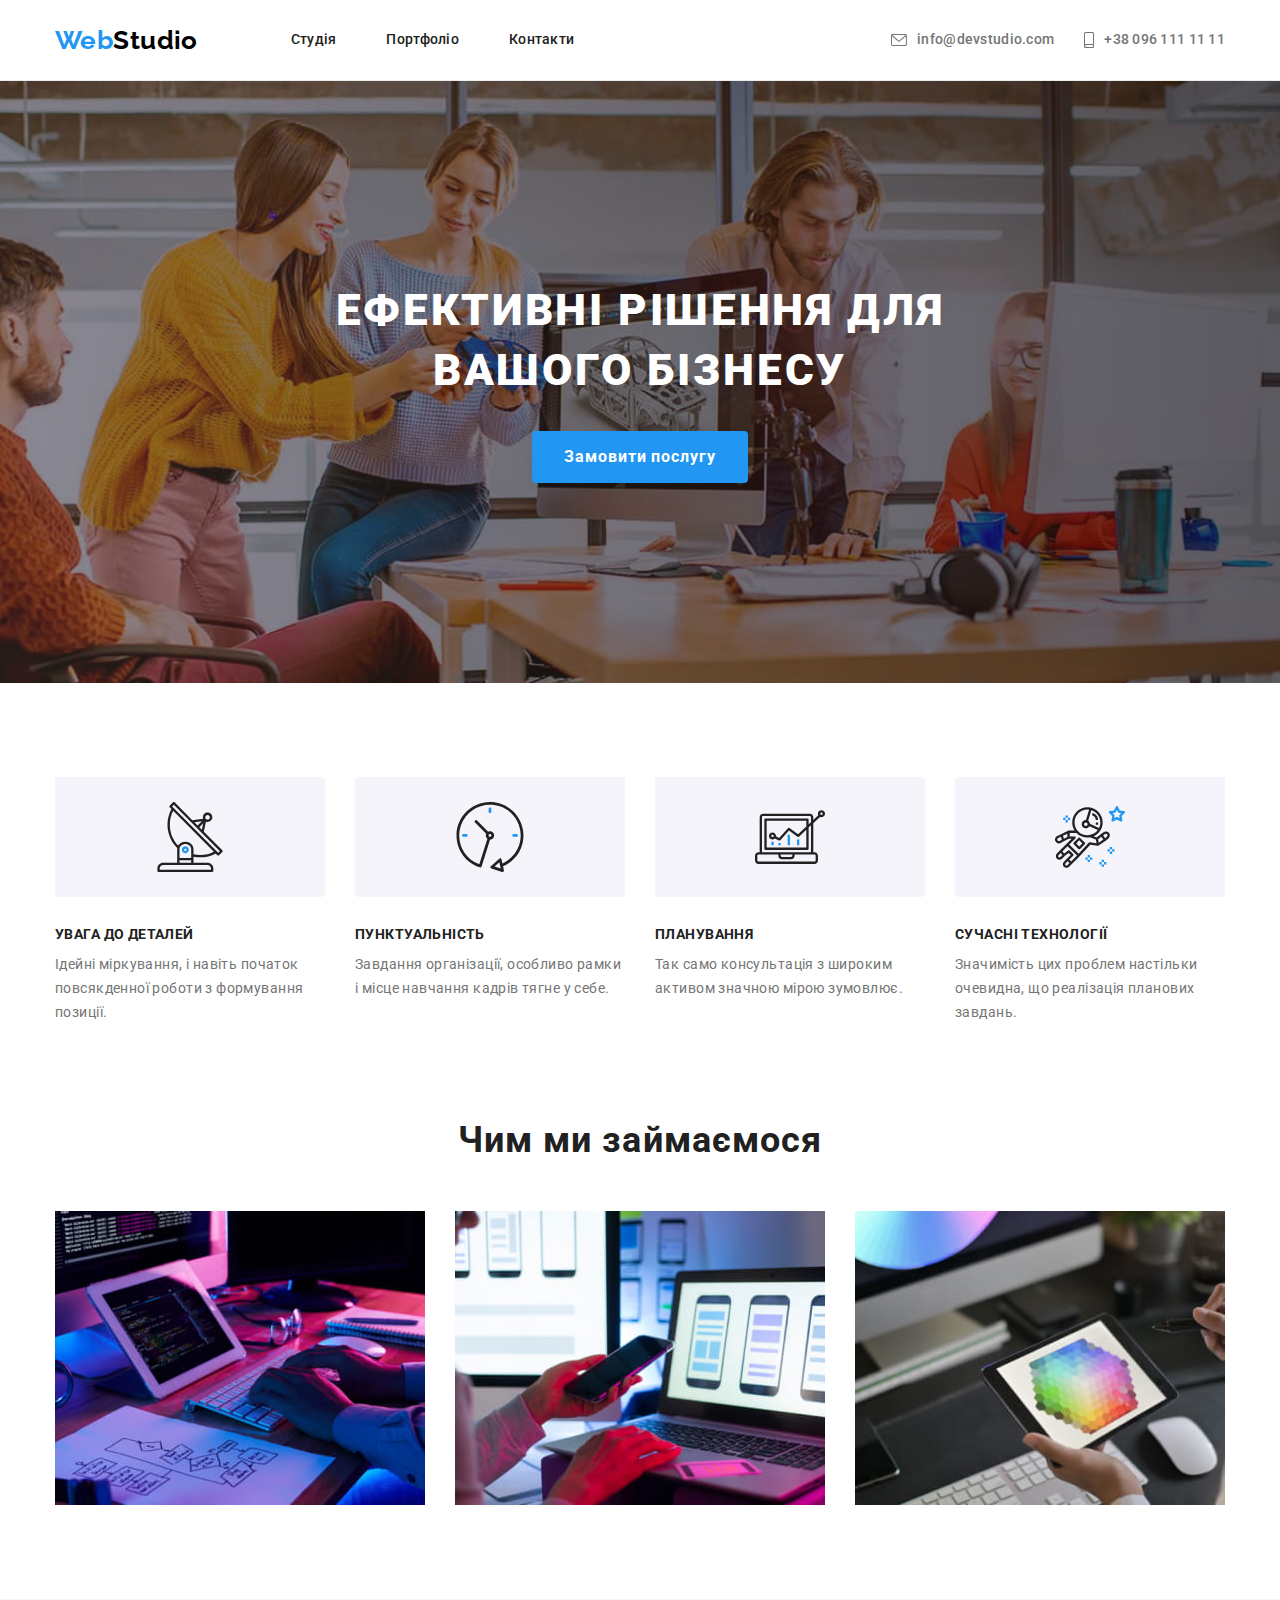
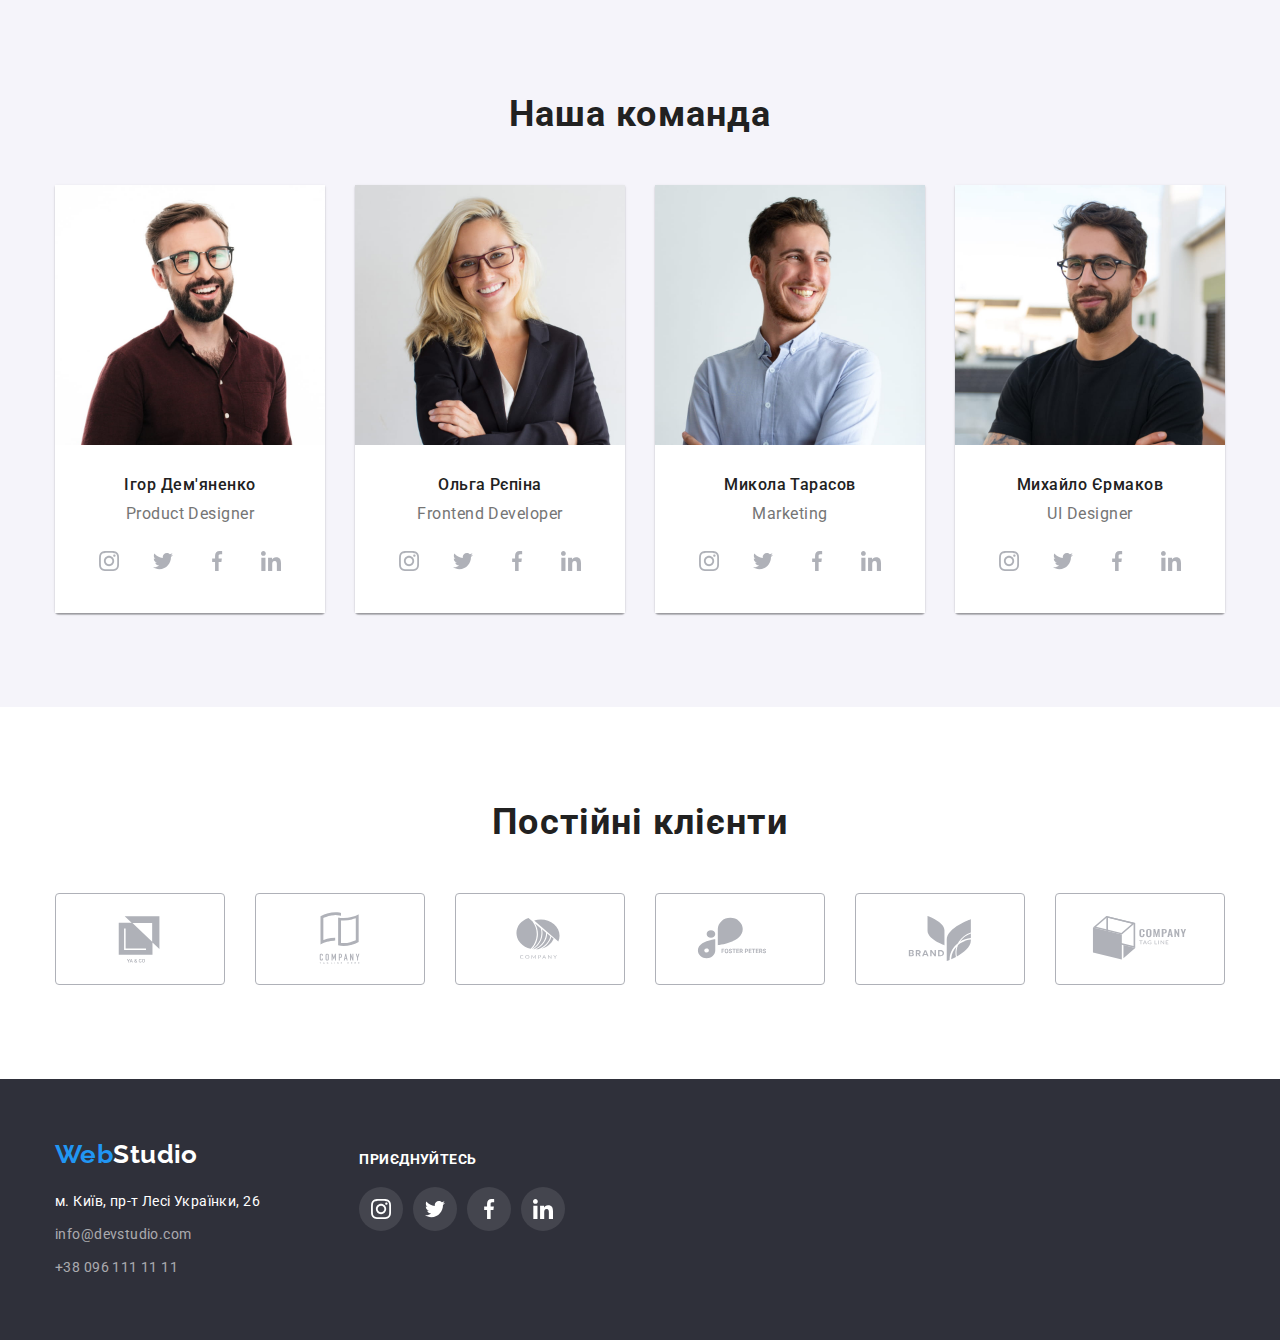
==== index.html @ 7a12ebfa "initial" ====
<!DOCTYPE html>
<html lang="ru">
  <head>
    <meta charset="UTF-8" />
    <meta http-equiv="X-UA-Compatible" content="IE=edge" />
    <meta name="viewport" content="width=device-width, initial-scale=1.0" />

    <title>WebStudio</title>

    <link
      rel="stylesheet"
      href="https://fonts.googleapis.com/css2?family=Raleway:wght@700&family=Roboto:wght@400;500;700;900&display=swap"
    />
    <link
      rel="stylesheet"
      href="https://cdnjs.cloudflare.com/ajax/libs/modern-normalize/1.1.0/modern-normalize.min.css"
    />
    <link rel="stylesheet" href="./css/styles.css" />
  </head>
  <body>
    <header class="header">
      <div class="container head-menu">
        <nav class="menu">
          <a class="menu-logo" href=""><span>Web</span><span>Studio</span></a>

          <ul class="menu-list">
            <li class="menu-item">
              <a class="link" href=""> Студія </a>
            </li>
            <li class="menu-item">
              <a class="link" href="./portfolio.html"> Портфоліо </a>
            </li>
            <li class="menu-item">
              <a class="link" href="">Контакти</a>
            </li>
          </ul>
        </nav>

        <ul class="contacts-list">
          <li class="contacts-item">
            <a class="link" href="">
              <svg class="icon-envelope">
                <use href="./images/sprite.svg#icon-envelope"></use>
              </svg>
              info@devstudio.com
            </a>
          </li>

          <li class="contacts-item">
            <a class="link" href="">
              <svg class="icon-smartphone">
                <use href="./images/sprite.svg#icon-smartphone"></use>
              </svg>
              +38 096 111 11 11
            </a>
          </li>
        </ul>
      </div>
    </header>

    <main>
      <section class="hero section">
        <h1 class="hero-title">
          Ефективні рішення для <br />
          вашого бізнесу
        </h1>
        <button class="btn" type="button">Замовити послугу</button>
      </section>

      <section class="features section">
        <div class="container">
          <ul class="features-list">
            <li class="features-item">
              <div class="icon-holder">
                <svg class="icon" width="70" height="70">
                  <use href="./images/sprite.svg#icon-antenna"></use>
                </svg>
              </div>
              <h3 class="title">УВАГА ДО ДЕТАЛЕЙ</h3>
              <p class="text">
                Ідейні міркування, і навіть початок повсякденної роботи з формування позиції.
              </p>
            </li>

            <li class="features-item">
              <div class="icon-holder">
                <svg class="icon" width="70" height="70">
                  <use href="./images/sprite.svg#icon-clock"></use>
                </svg>
              </div>
              <h3 class="title">ПУНКТУАЛЬНІСТЬ</h3>
              <p class="text">
                Завдання організації, особливо рамки і місце навчання кадрів тягне у себе.
              </p>
            </li>

            <li class="features-item">
              <div class="icon-holder">
                <svg class="icon" width="70" height="70">
                  <use href="./images/sprite.svg#icon-diagram"></use>
                </svg>
              </div>
              <h3 class="title">ПЛАНУВАННЯ</h3>
              <p class="text">Так само консультація з широким активом значною мірою зумовлює.</p>
            </li>

            <li class="features-item">
              <div class="icon-holder">
                <svg class="icon" width="70" height="70">
                  <use href="./images/sprite.svg#icon-astronaut"></use>
                </svg>
              </div>
              <h3 class="title">СУЧАСНІ ТЕХНОЛОГІЇ</h3>
              <p class="text">
                Значимість цих проблем настільки очевидна, що реалізація планових завдань.
              </p>
            </li>
          </ul>
        </div>
      </section>

      <section class="specialization section">
        <div class="container">
          <h2 class="title">Чим ми займаємося</h2>
          <ul class="specialization-list">
            <li class="specialization-item">
              <img width="370" src="./images/mission-1.jpg" alt="десктопна розробка" />
            </li>
            <li class="specialization-item">
              <img width="370" src="./images/mission-2.jpg" alt="мобільна розробка" />
            </li>
            <li class="specialization-item">
              <img width="370" src="./images/mission-3.jpg" alt="розробка дизайну" />
            </li>
          </ul>
        </div>
      </section>

      <section class="team section">
        <div class="container">
          <h2 class="team-title">Наша команда</h2>
          <ul class="team-list">
            <li class="team-item">
              <article class="card">
                <div class="card-thumb">
                  <img width="270" src="./images/demjanenko.jpg" alt="дем'яненко" />
                </div>
                <div class="card-content">
                  <p class="name">Ігор Дем'яненко</p>
                  <p class="position">Product Designer</p>
                  <ul class="socials-list">
                    <li class="socials-item">
                      <a class="link" href="">
                        <svg class="icon-instagram">
                          <use href="./images/sprite.svg#icon-instagram"></use>
                        </svg>
                      </a>
                    </li>
                    <li class="socials-item">
                      <a class="link" href="">
                        <svg class="icon-twitter">
                          <use href="./images/sprite.svg#icon-twitter"></use>
                        </svg>
                      </a>
                    </li>
                    <li class="socials-item">
                      <a class="link" href="">
                        <svg class="icon-facebook">
                          <use href="./images/sprite.svg#icon-facebook"></use>
                        </svg>
                      </a>
                    </li>
                    <li class="socials-item">
                      <a class="link" href="">
                        <svg class="icon-linkedin">
                          <use href="./images/sprite.svg#icon-linkedin"></use>
                        </svg>
                      </a>
                    </li>
                  </ul>
                </div>
              </article>
            </li>
            <li class="team-item">
              <article class="card">
                <div class="card-thumb">
                  <img width="270" src="./images/repina.jpg" alt="рєпіна" />
                </div>
                <div class="card-content">
                  <p class="name">Ольга Рєпіна</p>
                  <p class="position">Frontend Developer</p>
                  <ul class="socials-list">
                    <li class="socials-item">
                      <a class="link" href="">
                        <svg class="icon-instagram">
                          <use href="./images/sprite.svg#icon-instagram"></use>
                        </svg>
                      </a>
                    </li>
                    <li class="socials-item">
                      <a class="link" href="">
                        <svg class="icon-twitter">
                          <use href="./images/sprite.svg#icon-twitter"></use>
                        </svg>
                      </a>
                    </li>
                    <li class="socials-item">
                      <a class="link" href="">
                        <svg class="icon-facebook">
                          <use href="./images/sprite.svg#icon-facebook"></use>
                        </svg>
                      </a>
                    </li>
                    <li class="socials-item">
                      <a class="link" href="">
                        <svg class="icon-linkedin">
                          <use href="./images/sprite.svg#icon-linkedin"></use>
                        </svg>
                      </a>
                    </li>
                  </ul>
                </div>
              </article>
            </li>
            <li class="team-item">
              <article class="card">
                <div class="card-thumb">
                  <img width="270" src="./images/tarasov.jpg" alt="тарасов" />
                </div>
                <div class="card-content">
                  <p class="name">Микола Тарасов</p>
                  <p class="position">Marketing</p>
                  <ul class="socials-list">
                    <li class="socials-item">
                      <a class="link" href="">
                        <svg class="icon-instagram">
                          <use href="./images/sprite.svg#icon-instagram"></use>
                        </svg>
                      </a>
                    </li>
                    <li class="socials-item">
                      <a class="link" href="">
                        <svg class="icon-twitter">
                          <use href="./images/sprite.svg#icon-twitter"></use>
                        </svg>
                      </a>
                    </li>
                    <li class="socials-item">
                      <a class="link" href="">
                        <svg class="icon-facebook">
                          <use href="./images/sprite.svg#icon-facebook"></use>
                        </svg>
                      </a>
                    </li>
                    <li class="socials-item">
                      <a class="link" href="">
                        <svg class="icon-linkedin">
                          <use href="./images/sprite.svg#icon-linkedin"></use>
                        </svg>
                      </a>
                    </li>
                  </ul>
                </div>
              </article>
            </li>
            <li class="team-item">
              <article class="card">
                <div class="card-thumb">
                  <img width="270" src="./images/ermakov.jpg" alt="єрмаков" />
                </div>
                <div class="card-content">
                  <p class="name">Михайло Єрмаков</p>
                  <p class="position">UI Designer</p>
                  <ul class="socials-list">
                    <li class="socials-item">
                      <a class="link" href="">
                        <svg class="icon-instagram">
                          <use href="./images/sprite.svg#icon-instagram"></use>
                        </svg>
                      </a>
                    </li>
                    <li class="socials-item">
                      <a class="link" href="">
                        <svg class="icon-twitter">
                          <use href="./images/sprite.svg#icon-twitter"></use>
                        </svg>
                      </a>
                    </li>
                    <li class="socials-item">
                      <a class="link" href="">
                        <svg class="icon-facebook">
                          <use href="./images/sprite.svg#icon-facebook"></use>
                        </svg>
                      </a>
                    </li>
                    <li class="socials-item">
                      <a class="link" href="">
                        <svg class="icon-linkedin">
                          <use href="./images/sprite.svg#icon-linkedin"></use>
                        </svg>
                      </a>
                    </li>
                  </ul>
                </div>
              </article>
            </li>
          </ul>
        </div>
      </section>

      <section class="clients section">
        <div class="container">
          <h2 class="clients-title">Постійні клієнти</h2>
          <ul class="clients-list">
            <li class="clients-item">
              <a class="link" href="">
                <svg class="icon-logo">
                  <use href="./images/sprite.svg#icon-logo-1"></use>
                </svg>
              </a>
            </li>
            <li class="clients-item">
              <a class="link" href="">
                <svg class="icon-logo">
                  <use href="./images/sprite.svg#icon-logo-2"></use>
                </svg>
              </a>
            </li>
            <li class="clients-item">
              <a class="link" href="">
                <svg class="icon-logo">
                  <use href="./images/sprite.svg#icon-logo-3"></use>
                </svg>
              </a>
            </li>
            <li class="clients-item">
              <a class="link" href="">
                <svg class="icon-logo">
                  <use href="./images/sprite.svg#icon-logo-4"></use>
                </svg>
              </a>
            </li>
            <li class="clients-item">
              <a class="link" href="">
                <svg class="icon-logo">
                  <use href="./images/sprite.svg#icon-logo-5"></use>
                </svg>
              </a>
            </li>
            <li class="clients-item">
              <a class="link" href="">
                <svg class="icon-logo">
                  <use href="./images/sprite.svg#icon-logo-6"></use>
                </svg>
              </a>
            </li>
          </ul>
        </div>
      </section>
    </main>

    <footer class="footer">
      <div class="container">
        <div class="footer-contacts">
          <a class="footer-logo" href=""><span>Web</span><span>Studio</span></a>
          <address class="address">м. Київ, пр-т Лесі Українки, 26</address>
          <ul class="contacts-list">
            <li class="contacts-item">
              <a class="link" href=""> info@devstudio.com </a>
            </li>
            <li class="contacts-item">
              <a class="link" href=""> +38 096 111 11 11 </a>
            </li>
          </ul>
        </div>
        <div class="footer-socials">
          <p>приєднуйтесь</p>
          <ul class="socials-list">
            <li class="socials-item">
              <a class="link" href="">
                <svg class="icon-instagram">
                  <use href="./images/sprite.svg#icon-instagram"></use>
                </svg>
              </a>
            </li>
            <li class="socials-item">
              <a class="link" href="">
                <svg class="icon-twitter">
                  <use href="./images/sprite.svg#icon-twitter"></use>
                </svg>
              </a>
            </li>
            <li class="socials-item">
              <a class="link" href="">
                <svg class="icon-facebook">
                  <use href="./images/sprite.svg#icon-facebook"></use>
                </svg>
              </a>
            </li>
            <li class="socials-item">
              <a class="link" href="">
                <svg class="icon-linkedin">
                  <use href="./images/sprite.svg#icon-linkedin"></use>
                </svg>
              </a>
            </li>
          </ul>
        </div>
      </div>
    </footer>
  </body>
</html>
---- css/styles.css ----
/* global styles */

:root{
   --black:#000000;
   --black-transparent:rgba(255, 255, 255, .1);
   --white:#ffffff;
   --white-transparent:rgba(255, 255, 255, .6);
   --white-slave:#F5F4FA;
   --graphite: #212121;
   --dark-gray:#2F303A;
   --gray:#757575;
   --gray-icon:#AFB1B8;
   --lighter-gray:#eeeeee;
   --light-gray:#ececec;
   --my-blue:#2196F3;
   --my-blue-dark:#188ce8;

   --card-set-gap:30px;
}

body {
   font-family: 'Roboto', 'Raleway', sans-serif;
   font-weight: 500;
   font-style: normal;
   font-size: 14px;
   letter-spacing: 0.03em;
   color: var(--gray);
}

p,ul,h1,h2,h3,h4,h5,h6 {
   margin: 0;
   padding: 0;
   list-style: none;
}

img{
   display: block;
   max-width: 100%;
}

.container{
   max-width: 1200px;   
   margin: 0 auto;
   padding: 0 15px;
   /* outline: 2px solid tomato; */
}

.section{
   padding: 94px 0;
}
.section.no-padding{
   padding: 0 0;
}

.btn{
   cursor: pointer;
}

.btn:hover,
.btn:focus{
   color: var(--white);
   background-color: var(--my-blue);
}

.link{
   color: inherit;
   text-decoration: none;
}

.link:hover,
.link:focus{
   color: var(--my-blue);
}

/* header styles */
.header{
   border-bottom: 1px solid var(--light-gray);
}

.head-menu{
   display: flex;     
}

.menu{
   display: flex;
   align-items: center;
}

.menu-logo, .footer-logo{
   display: block;
   padding: 24px 0;
   margin-right: 93px;

   font-family: 'Raleway', sans-serif;
   font-weight: 700;
   font-size: 26px;
   line-height: 1.19;
   text-decoration: none;
}

.menu-logo > span,
.footer-logo > span{
   color: var(--my-blue);
}

.menu-logo > span + span,
.footer-logo > span + span{
   color: var(--black)
}

.menu-list {
   display: flex;
}

.menu-item:hover,
.menu-item:focus {
   color: var(--my-blue);
}

.menu-item:not(:last-child) {
   margin-right: 50px;
}

.menu-item > .link{
   display: block;
   padding: 32px 0;

   font-size: 14px;
   line-height: 1.14;
   letter-spacing: 0.02em;
   text-decoration: none;
   color: var(--graphite)
}

.menu-item > .link:hover,
.menu-item > .link:focus {
   color: var(--my-blue);
}

.contacts-list{
   display: flex;
   align-items: center;
   margin-left: auto;
}

.contacts-item + .contacts-item{
   margin-left: 30px;
}

.contacts-item > .link {
   display: inline-flex;
   align-items: center;
   padding: 32px 0;

   font-size: 14px;
   line-height: 1.14;
   letter-spacing: 0.02em;
   text-decoration: none;
}

.contacts-item > .link:hover,
.contacts-item > .link:focus {
   color: var(--my-blue);
   fill: var(--my-blue);
}

.icon-envelope{
   width: 16px;
   height: 12px;
   margin-right: 10px;
   fill: currentColor;
}

.icon-smartphone {
   width: 10px;
   height: 16px;
   margin-right: 10px;
   fill: currentColor;
}

/* section "hero" styles */
.hero{
   max-width: 1600px;
   min-height: 600px;
   margin: 0 auto;
   padding: 200px 0;
   background-color: var(--dark-gray);
   background-image: linear-gradient(to right, #9a847833,#1e130c66),
   url('../images/hero-background.jpg');
   background-repeat: no-repeat;
   background-size: cover;
   background-position: center;
   
   text-align: center;   
}

.hero-title{
   margin-bottom: 30px;
   font-weight: 900;
   font-size: 44px;
   line-height: 1.36;
   letter-spacing: 0.06em;
   text-transform: uppercase;
   color: var(--white);
}

.hero .btn{
   padding: 11px 32px;
   border-radius: 4px;
   border: 0;
   color: var(--white);
   background-color: var(--my-blue);

   font-weight: 700;
   font-size: 16px;
   line-height: 1.88;
   text-align: center;
   letter-spacing: 0.06em;
}

.hero .btn:active{
   background-color: var(--my-blue-dark);
}

/* section "features" styles */
.features-list{
   display: flex;
   justify-content: space-between;
}
.features-item{
   display: block;
   flex-basis: 270px;
}

.icon-holder{
   display:flex;
   height: 120px;
   justify-content: center;
   align-items: center;
   margin-bottom: 30px;
   background-color: var(--white-slave);
   border-radius: 4px;
}

.features-item > .title{
   margin-bottom: 10px;
   font-size: 14px;
   line-height: 1.14;
   letter-spacing: 0.03em;
   text-transform: uppercase;   
   color:var(--graphite);
}

.features-item > .text{
   font-weight: 400;
   line-height: 1.71;
}

/* section "specialization" styles */
.specialization.section{
   padding-top: 0;
}

.specialization .title{
   margin-bottom: 50px;
   font-size: 36px;
   line-height: 1.17;
   text-align: center;
   letter-spacing: 0.03em;   
   color:var(--graphite);
}

.specialization-list{
   display: flex;
   justify-content: space-between;
}

.specialization-item{
   display: inline-block;
}

/* section "team" styles */
.team{
   background-color: var(--white-slave);
}

.team-title {
   margin-bottom: 50px;
   font-size: 36px;
   line-height: 1.17;
   text-align: center;
   letter-spacing: 0.03em;
   color: var(--graphite);
}

.team-list{
   display: flex;
   justify-content: space-between;
}

.team-item > .card {
   box-shadow: 0px 1px 3px rgba(0, 0, 0, 0.12), 0px 1px 1px rgba(0, 0, 0, 0.14), 0px 2px 1px rgba(0, 0, 0, 0.2);
   border-radius: 0px 0px 4px 4px;
}

.team-item .card-content{
   padding: 30px 0;
   background-color: var(--white);
}

.team-item .name{
   margin-bottom: 10px;

   font-size: 16px;
   line-height: 1.19;
   letter-spacing: 0.03em;   
   text-align: center;
   color:var(--graphite);
}

.team-item .position{
   margin-bottom: 16px;
   font-weight: 400;
   font-size: 16px;
   line-height: 1.19;
   letter-spacing: 0.03em;
   text-align: center;
}

.team .socials-list{
   display: flex;
   justify-content: center;
}

.team .socials-item .link {
   fill: var(--gray-icon);
}

.team .socials-item:hover .link,
.team .socials-item .link:focus{
   background-color: var(--my-blue);
   fill:var(--white);
}

/* section "clients" styles */
.clients-title{
   margin-bottom: 50px;
   color: var(--graphite);
   font-size: 36px;
   line-height: 1.17;
   text-align: center;
   letter-spacing: 0.03em;      
}

.clients-list{
   display: flex;
   justify-content: space-between;
}

.clients-item .link{
   display: flex;
   width: 170px;
   height: 92px;
   border: 1px solid var(--gray-icon);
   border-radius: 4px;
   fill: var(--gray-icon);
}

.clients-item:hover .link,
.clients-item .link:focus {
   border-color: var(--my-blue);
   fill: var(--my-blue);
}

.icon-logo{
   display: block;
   width: 106px;
   height: 60px;
   margin: auto;
   fill: inherit;
}

/* footer styles */
.footer{
   padding: 60px 0;
   background-color: var(--dark-gray);
}

.footer-contacts{
   display: inline-block;
   margin-right: 70px;  
}

.footer-logo{
   display:inline-block;
   margin-right: 0;
   margin-bottom: 20px;
   padding: 0;
}

.footer-logo span + span{
color: #ffffff;
}

.address{
   display: block;
   width: 231px;
   margin-bottom: 9px;

   font-weight: 400;
   line-height: 1.71;
   font-style: normal;  
   color:var(--white);
}

.footer .contacts-list{
   display: flex;
   flex-direction: column;   
}

.footer .contacts-item{
   display: block;
   margin-left: 0;
   margin-right: auto;
   margin-bottom: 9px;
}

.footer .contacts-item:last-child {
   margin-bottom: 0;
}

.footer .contacts-item > .link {
   padding: 0;

   color: var(--white-transparent);
   font-weight: 400;
   font-size: 14px;
   line-height: 1.71;
   letter-spacing: 0.03em;
}

.footer-socials{
   display: inline-block;
   vertical-align: top;
   margin-top: 12px;
}

.footer-socials *{
   color: var(--white);
   fill: var(--white);
}

.footer-socials > p{
   margin-bottom: 20px;
   font-weight: 700;
   letter-spacing: 0.03em;
   text-transform: uppercase;
}

.socials-list{
   display: flex;
}

.socials-item:not(:last-child){
   margin-right: 10px;
}

.socials-item .link{
   display: flex;
   width: 44px;
   height: 44px;
   border-radius: 50%;
   background-color: var(--black-transparent);
}

.socials-item:hover .link,
.socials-item .link:focus {
   background-color: var(--my-blue);
}

.icon-instagram, .icon-twitter, .icon-facebook, .icon-linkedin{
   display: block;
   width: 20px;
   height: 20px;
   margin: auto; 
}


/* section "portfolio" styles */
.filter-list{
   display: flex;
   justify-content: center;
   margin-bottom: 50px;
}

.filter-item{
   display: block;
}

.filter-item:not(:last-child){
   margin-right: 8px;
}

.filter-item > .btn{
   border: 1px solid transparent;
   border-radius: 4px;
   padding: 6px 22px;

   font-family: 'Roboto';
   font-weight: 500;
   font-size: 16px;
   line-height: 1.62;
   letter-spacing: 0.03em;   
   color:var(--graphite);
   background-color: var(--white-slave);
}

.filter-item:first-child > .btn {
   padding: 6px 25px;
}

.filter-item > .btn:hover,
.filter-item > .btn:focus{
   color: var(--white);
   background-color: var(--my-blue);
   box-shadow: 0px 3px 1px rgba(0, 0, 0, 0.1), 0px 1px 2px rgba(0, 0, 0, 0.08), 0px 2px 2px rgba(0, 0, 0, 0.12);
}

.portfolio-title{
   position: absolute;
   width: 1px;
   height: 1px;
   margin: -1px;
   border: 0;
   padding: 0;
   white-space: nowrap;
   clip-path: inset(100%);
   clip: rect(0 0 0 0);
   overflow: hidden;
}

.project-list{
   display: flex;
   flex-wrap: wrap;
   margin-top: calc(-1 * var(--card-set-gap) );
   margin-left: calc(-1 * var(--card-set-gap));
}

.project-item{
   display: block;
   flex-basis: calc(100% /3 - var(--card-set-gap));
   margin-left: var(--card-set-gap);
   margin-top: var(--card-set-gap);
}

.project-item:hover{
   box-shadow: 0px 1px 1px rgba(0, 0, 0, 0.12), 0px 4px 4px rgba(0, 0, 0, 0.06), 1px 4px 6px rgba(0, 0, 0, 0.16);
}

.project-item .card-content{
   padding: 20px 24px;
   border: 1px solid var(--lighter-gray);
}

.project-item .title{
   margin-bottom: 4px;

   font-size: 18px;
   line-height: 2;   
   letter-spacing: 0.06em;   
   color:var(--graphite);
}

.project-item .text{
   font-weight: 400;
   font-size: 16px;
   line-height: 1.88;
   letter-spacing: 0.03em;   
   color:var(--gray);
}
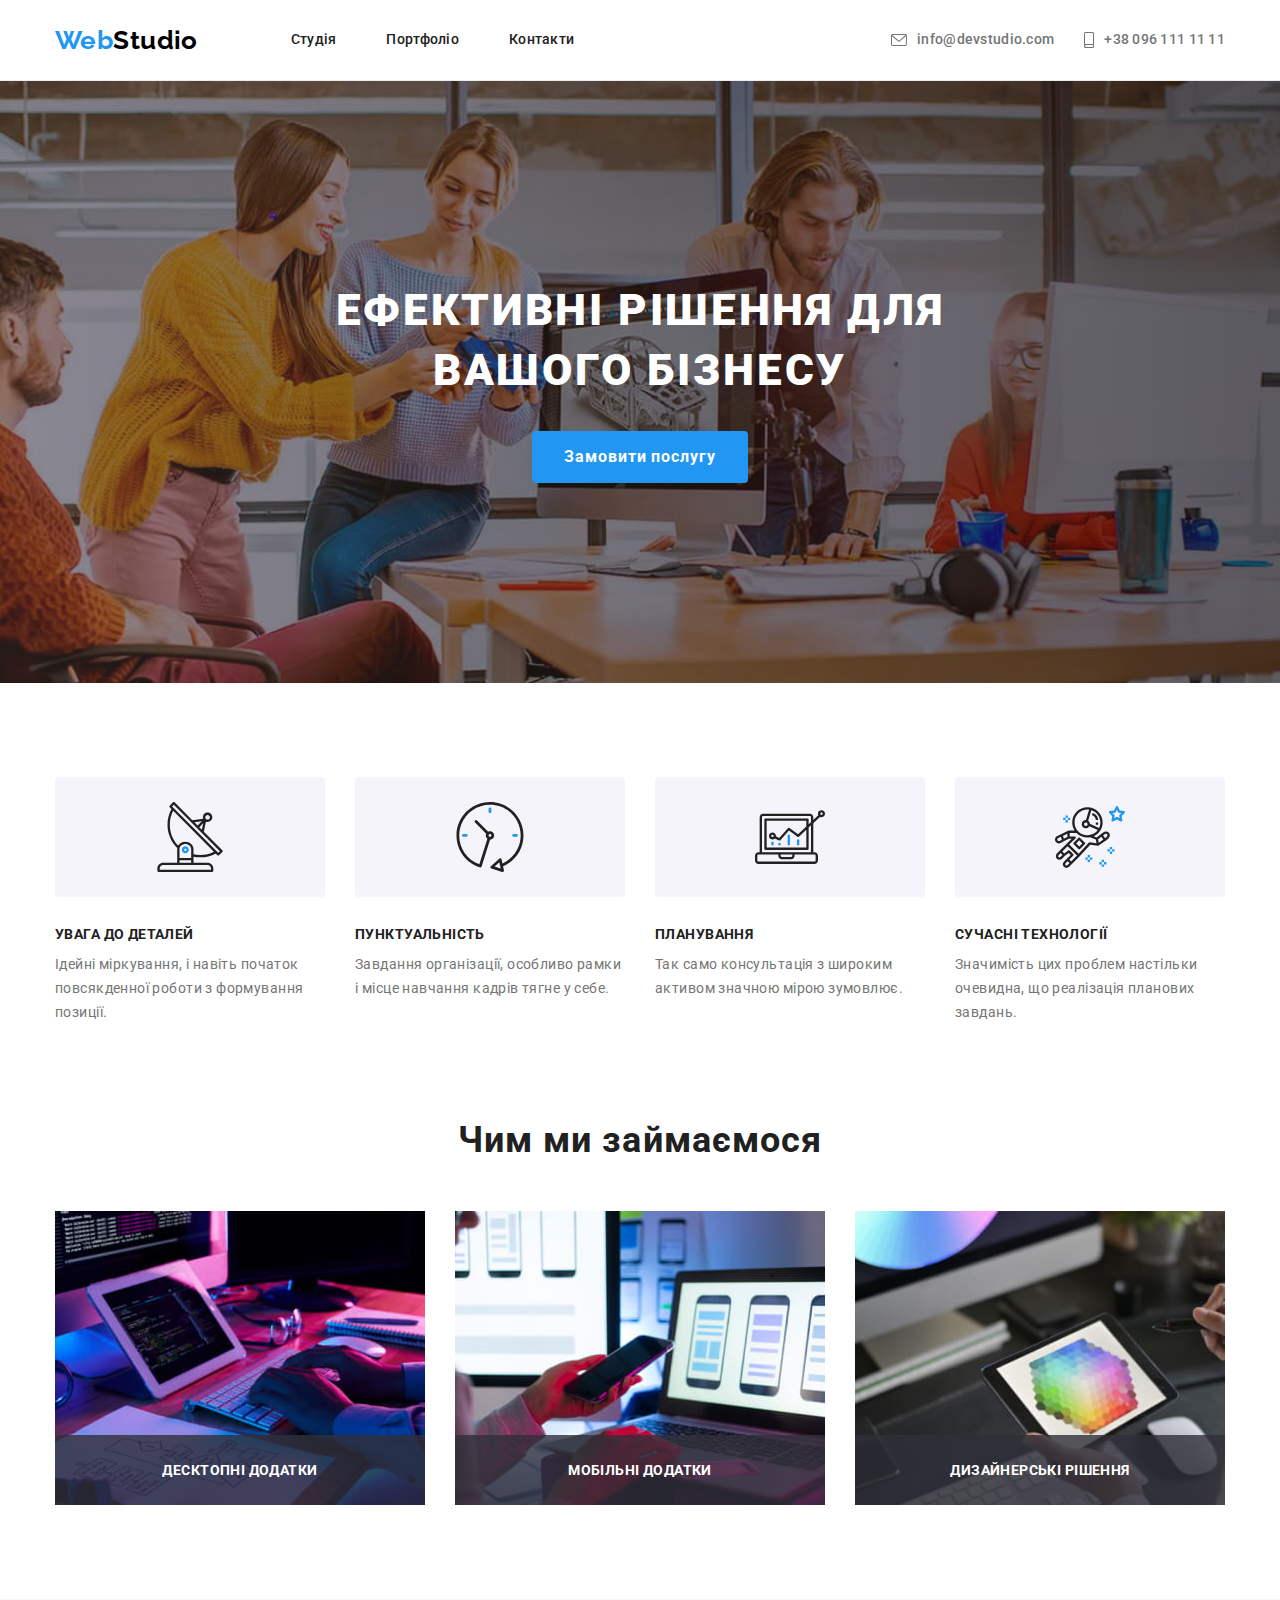
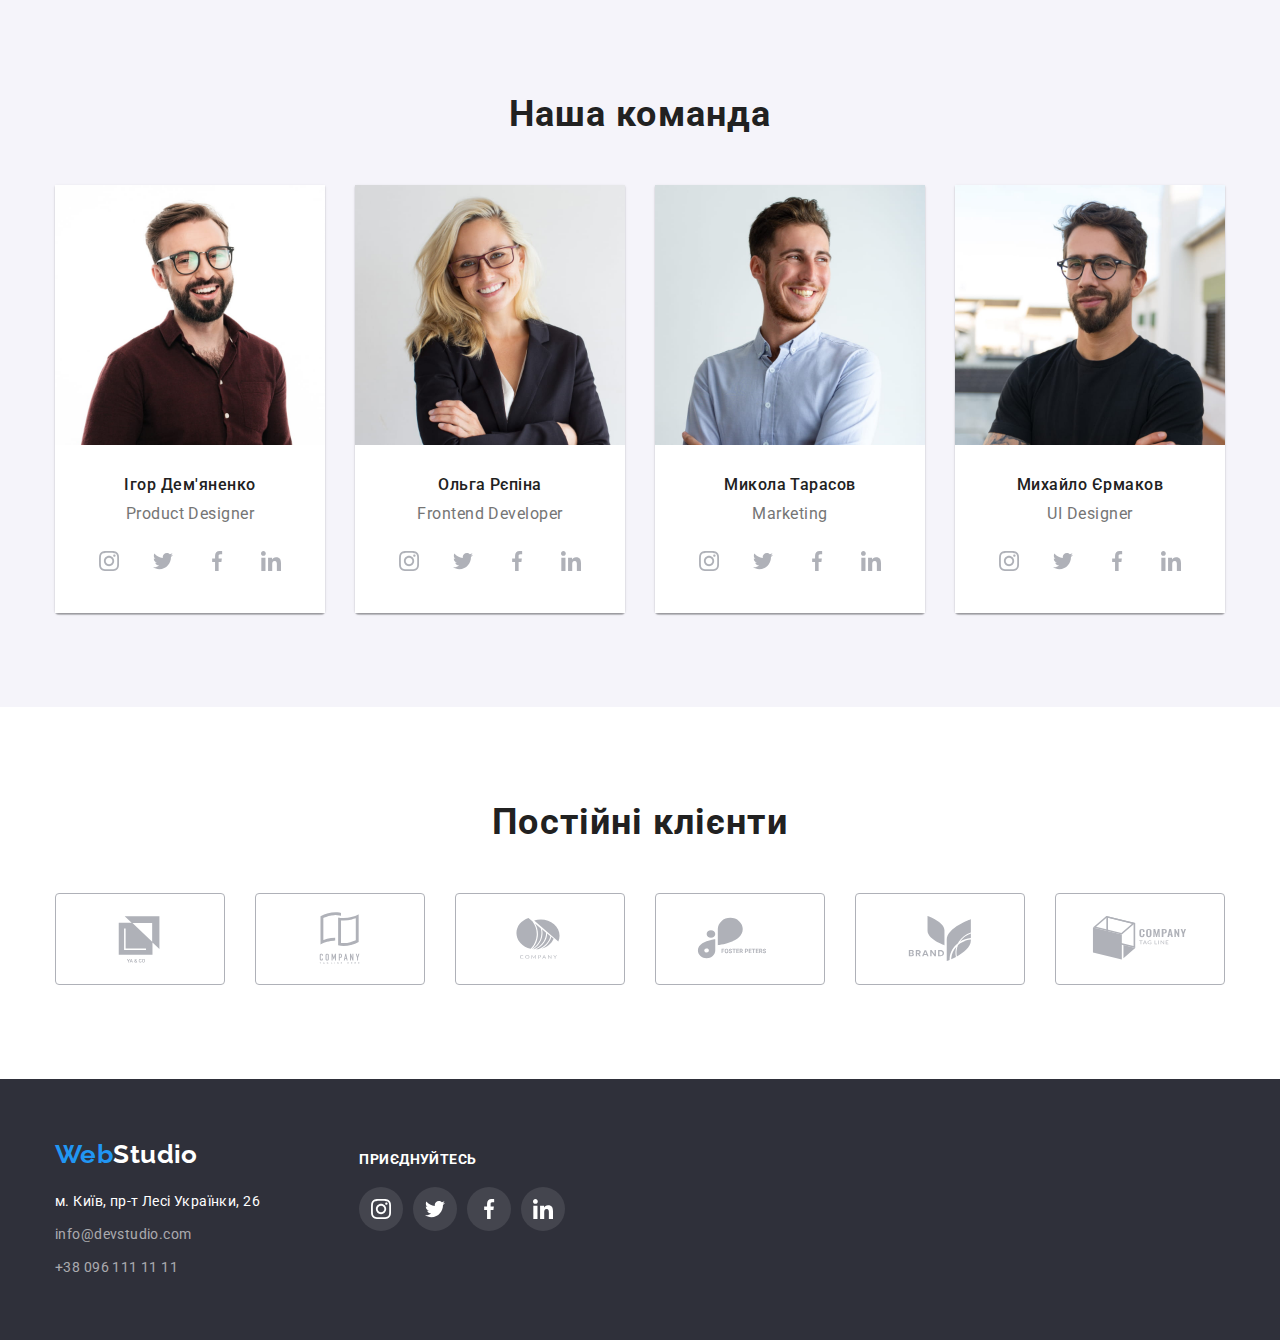
==== commit eaa8cdb7: "close-icon change color" ====
--- a/index.html
+++ b/index.html
@@ -16,6 +16,7 @@
       href="https://cdnjs.cloudflare.com/ajax/libs/modern-normalize/1.1.0/modern-normalize.min.css"
     />
     <link rel="stylesheet" href="./css/styles.css" />
+    <script src="./js/modal.js" defer></script>
   </head>
   <body>
     <header class="header">
@@ -64,7 +65,17 @@
           Ефективні рішення для <br />
           вашого бізнесу
         </h1>
-        <button class="btn" type="button">Замовити послугу</button>
+        <button class="btn" type="button" data-modal-open>Замовити послугу</button>
+        <div class="backdrop is-hidden" data-modal>
+          <div class="modal">
+            <button type="button" data-modal-close>
+              <!-- <img src="./images/close.svg" alt="" /> -->
+              <svg class="close-icon">
+                <use href="./images/close.svg#close-icon"></use>
+              </svg>
+            </button>
+          </div>
+        </div>
       </section>
 
       <section class="features section">
@@ -124,13 +135,28 @@
           <h2 class="title">Чим ми займаємося</h2>
           <ul class="specialization-list">
             <li class="specialization-item">
-              <img width="370" src="./images/mission-1.jpg" alt="десктопна розробка" />
+              <div class="specialization-thumb">
+                <img width="370" src="./images/mission-1.jpg" alt="десктопна розробка" />
+                <div class="specialization-overlay">
+                  <p>Десктопні додатки</p>
+                </div>
+              </div>
             </li>
             <li class="specialization-item">
-              <img width="370" src="./images/mission-2.jpg" alt="мобільна розробка" />
+              <div class="specialization-thumb">
+                <img width="370" src="./images/mission-2.jpg" alt="мобільна розробка" />
+                <div class="specialization-overlay">
+                  <p>Мобільні додатки</p>
+                </div>
+              </div>
             </li>
             <li class="specialization-item">
-              <img width="370" src="./images/mission-3.jpg" alt="розробка дизайну" />
+              <div class="specialization-thumb">
+                <img width="370" src="./images/mission-3.jpg" alt="розробка дизайну" />
+                <div class="specialization-overlay">
+                  <p>Дизайнерські рішення</p>
+                </div>
+              </div>
             </li>
           </ul>
         </div>
--- a/css/styles.css
+++ b/css/styles.css
@@ -3,6 +3,7 @@
 :root{
    --black:#000000;
    --black-transparent:rgba(255, 255, 255, .1);
+   --gray-transparent:rgba(47, 48, 58, 0.8);
    --white:#ffffff;
    --white-transparent:rgba(255, 255, 255, .6);
    --white-slave:#F5F4FA;
@@ -14,6 +15,7 @@
    --light-gray:#ececec;
    --my-blue:#2196F3;
    --my-blue-dark:#188ce8;
+   --my-blue-transparent:rgba(33, 150, 243, 0.9);
 
    --card-set-gap:30px;
 }
@@ -222,6 +224,61 @@
    background-color: var(--my-blue-dark);
 }
 
+.backdrop{
+   position: fixed;
+   z-index: 9;
+   top: 0;
+   left: 0;
+   width: 100%;
+   height: 100%;
+   background-color: #aaab;
+}
+
+.backdrop.is-hidden{
+   opacity: 0;
+   pointer-events: none;
+}
+
+.modal{
+   position: absolute;
+   top: 50%;
+   left: 50%;
+   transform: translate(-50%, -50%);
+
+   min-width: 528px;
+   min-height: 581px;
+   padding: 8px;
+
+   background-color: var(--white);
+}
+
+.close-icon {
+   color: var(--black);
+   width: 30px;
+   height: 30px;
+   border: 1px solid rgba(0, 0, 0, 0.1);
+}
+
+.close-icon:hover{
+   color: var(--white);
+   background-color: var(--my-blue);
+}
+
+.modal > button{
+   position: absolute;
+   top: 8px;
+   right: 8px;
+
+   width: 30px;
+   height: 30px;
+   border-radius: 50%;
+   overflow: hidden;
+   border:none;
+
+   padding: 0;
+   cursor: pointer;
+}
+
 /* section "features" styles */
 .features-list{
    display: flex;
@@ -277,6 +334,29 @@
 
 .specialization-item{
    display: inline-block;
+}
+
+.specialization-thumb{
+   position: relative;
+   z-index: 0;
+}
+
+.specialization-overlay{
+   position: absolute;
+   bottom: 0;
+   width: 100%;
+   height: 70px;
+   z-index: 1;
+
+   display: flex;
+   justify-content: center;
+   align-items: center;
+   
+   color: var(--white);
+   background-color:var(--gray-transparent);
+   font-weight: 700;
+   letter-spacing: 0.03em;
+   text-transform: uppercase;   
 }
 
 /* section "team" styles */
@@ -557,6 +637,26 @@
    box-shadow: 0px 1px 1px rgba(0, 0, 0, 0.12), 0px 4px 4px rgba(0, 0, 0, 0.06), 1px 4px 6px rgba(0, 0, 0, 0.16);
 }
 
+.card-thumb{
+   position: relative;
+}
+
+.card-preview{
+   position: absolute;
+   top: 0;
+   left: 0;
+   width: 100%;
+   height: 100%;
+   padding: 63px 24px;
+
+   background-color: var(--my-blue-transparent);
+
+   font-weight: 400;
+   font-size: 18px;
+   line-height: 1.56;   
+   color: var(--white);
+}
+
 .project-item .card-content{
    padding: 20px 24px;
    border: 1px solid var(--lighter-gray);
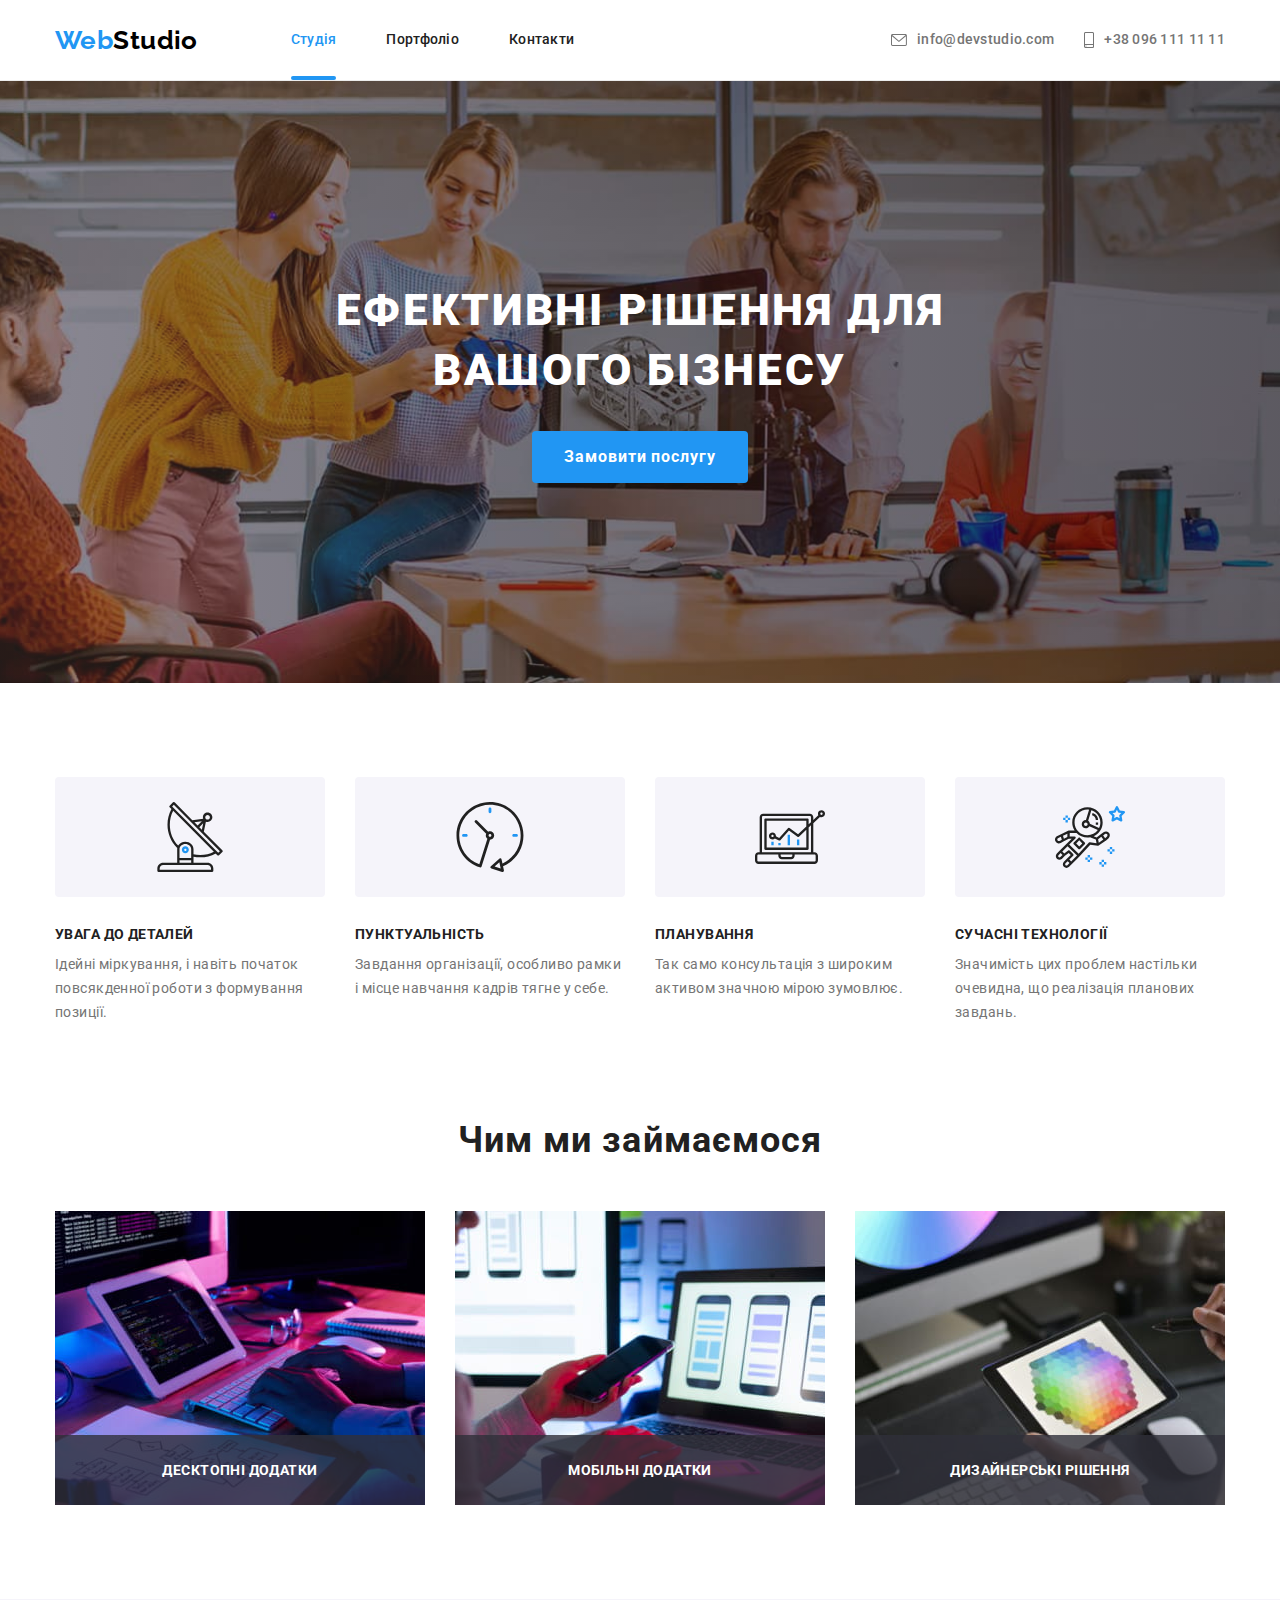
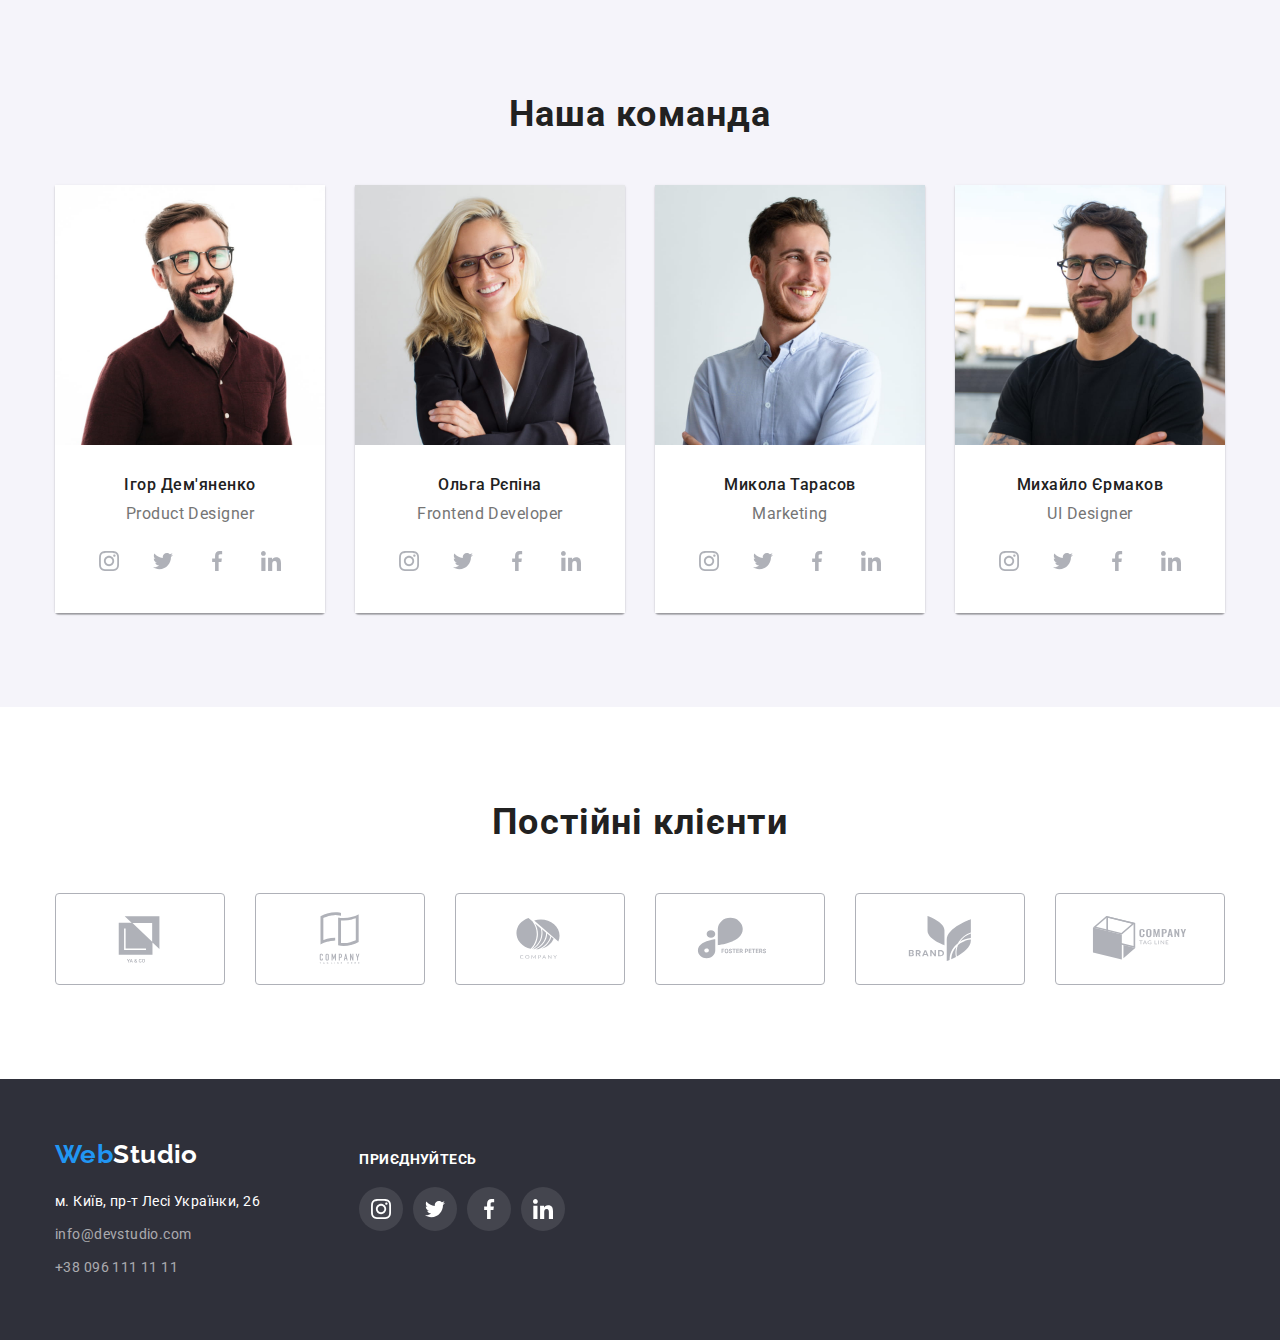
==== commit 91ab17fa: "added underline" ====
--- a/index.html
+++ b/index.html
@@ -16,7 +16,7 @@
       href="https://cdnjs.cloudflare.com/ajax/libs/modern-normalize/1.1.0/modern-normalize.min.css"
     />
     <link rel="stylesheet" href="./css/styles.css" />
-    <script src="./js/modal.js" defer></script>
+    <!-- <script src="./js/modal.js" defer></script> -->
   </head>
   <body>
     <header class="header">
@@ -26,7 +26,7 @@
 
           <ul class="menu-list">
             <li class="menu-item">
-              <a class="link" href=""> Студія </a>
+              <a class="link underline" href=""> Студія </a>
             </li>
             <li class="menu-item">
               <a class="link" href="./portfolio.html"> Портфоліо </a>
@@ -69,7 +69,6 @@
         <div class="backdrop is-hidden" data-modal>
           <div class="modal">
             <button type="button" data-modal-close>
-              <!-- <img src="./images/close.svg" alt="" /> -->
               <svg class="close-icon">
                 <use href="./images/close.svg#close-icon"></use>
               </svg>
@@ -434,5 +433,6 @@
         </div>
       </div>
     </footer>
+    <script src="./js/modal.js"></script>
   </body>
 </html>
--- a/css/styles.css
+++ b/css/styles.css
@@ -124,6 +124,8 @@
 }
 
 .menu-item > .link{
+   position: relative;
+
    display: block;
    padding: 32px 0;
 
@@ -131,12 +133,46 @@
    line-height: 1.14;
    letter-spacing: 0.02em;
    text-decoration: none;
-   color: var(--graphite)
+   color: var(--graphite);
+   
+   transition-property: color;
+   transition-duration: 250ms;
+   transition-timing-function: cubic-bezier(0.4, 0, 0.2, 1);
 }
 
 .menu-item > .link:hover,
 .menu-item > .link:focus {
    color: var(--my-blue);
+}
+
+.menu-item>.link::after{
+   position: absolute;
+   bottom: 0;
+   
+   content: '';
+   display: block;
+   width: 100%;
+   height: 4px;
+   background-color: var(--my-blue);
+   border-radius: 2px;
+   opacity: 0;
+
+   transition-property: opacity;
+   transition-duration: 250ms;
+   transition-timing-function: cubic-bezier(0.4, 0, 0.2, 1);
+}
+
+.menu-item>.link:hover::after,
+.menu-item>.link:focus::after {
+   opacity: 100%;   
+}
+
+.menu-item > .link.underline{
+   color: var(--my-blue);
+}
+
+.menu-item > .link.underline::after {
+   opacity: 100%;
 }
 
 .contacts-list{
@@ -164,6 +200,10 @@
 .contacts-item > .link:focus {
    color: var(--my-blue);
    fill: var(--my-blue);
+
+   transition-property: color;
+   transition-duration: 250ms;
+   transition-timing-function: cubic-bezier(0.4, 0, 0.2, 1);
 }
 
 .icon-envelope{
@@ -237,6 +277,7 @@
 .backdrop.is-hidden{
    opacity: 0;
    pointer-events: none;
+   visibility: hidden;
 }
 
 .modal{
@@ -250,18 +291,6 @@
    padding: 8px;
 
    background-color: var(--white);
-}
-
-.close-icon {
-   color: var(--black);
-   width: 30px;
-   height: 30px;
-   border: 1px solid rgba(0, 0, 0, 0.1);
-}
-
-.close-icon:hover{
-   color: var(--white);
-   background-color: var(--my-blue);
 }
 
 .modal > button{
@@ -414,6 +443,10 @@
 
 .team .socials-item .link {
    fill: var(--gray-icon);
+
+   transition-property: fill background-color;
+   transition-duration: 250ms;
+   transition-timing-function: cubic-bezier(0.4, 0, 0.2, 1);
 }
 
 .team .socials-item:hover .link,
@@ -441,9 +474,14 @@
    display: flex;
    width: 170px;
    height: 92px;
-   border: 1px solid var(--gray-icon);
+   border: 1px solid;
+   border-color: var(--gray-icon);
    border-radius: 4px;
    fill: var(--gray-icon);
+
+   transition-property: border-color fill;
+   transition-duration: 250ms;
+   transition-timing-function: cubic-bezier(0.4, 0, 0.2, 1);
 }
 
 .clients-item:hover .link,
@@ -551,6 +589,10 @@
    height: 44px;
    border-radius: 50%;
    background-color: var(--black-transparent);
+
+   transition-property: background-color;
+   transition-duration: 250ms;
+   transition-timing-function: cubic-bezier(0.4, 0, 0.2, 1);
 }
 
 .socials-item:hover .link,
@@ -582,7 +624,7 @@
 }
 
 .filter-item > .btn{
-   border: 1px solid transparent;
+   border: transparent;
    border-radius: 4px;
    padding: 6px 22px;
 
@@ -593,6 +635,10 @@
    letter-spacing: 0.03em;   
    color:var(--graphite);
    background-color: var(--white-slave);
+
+   transition-property: background-color color box-shadow;
+   transition-duration: 250ms;
+   transition-timing-function: cubic-bezier(0.4, 0, 0.2, 1);
 }
 
 .filter-item:first-child > .btn {
@@ -631,10 +677,16 @@
    flex-basis: calc(100% /3 - var(--card-set-gap));
    margin-left: var(--card-set-gap);
    margin-top: var(--card-set-gap);
+
+   transition-property: box-shadow;
+   transition-duration: 250ms;
+   transition-timing-function: cubic-bezier(0.4, 0, 0.2, 1);
 }
 
 .project-item:hover{
    box-shadow: 0px 1px 1px rgba(0, 0, 0, 0.12), 0px 4px 4px rgba(0, 0, 0, 0.06), 1px 4px 6px rgba(0, 0, 0, 0.16);
+
+   
 }
 
 .card-thumb{
@@ -655,6 +707,8 @@
    font-size: 18px;
    line-height: 1.56;   
    color: var(--white);
+
+   transform: translateY(100%);
 }
 
 .project-item .card-content{
